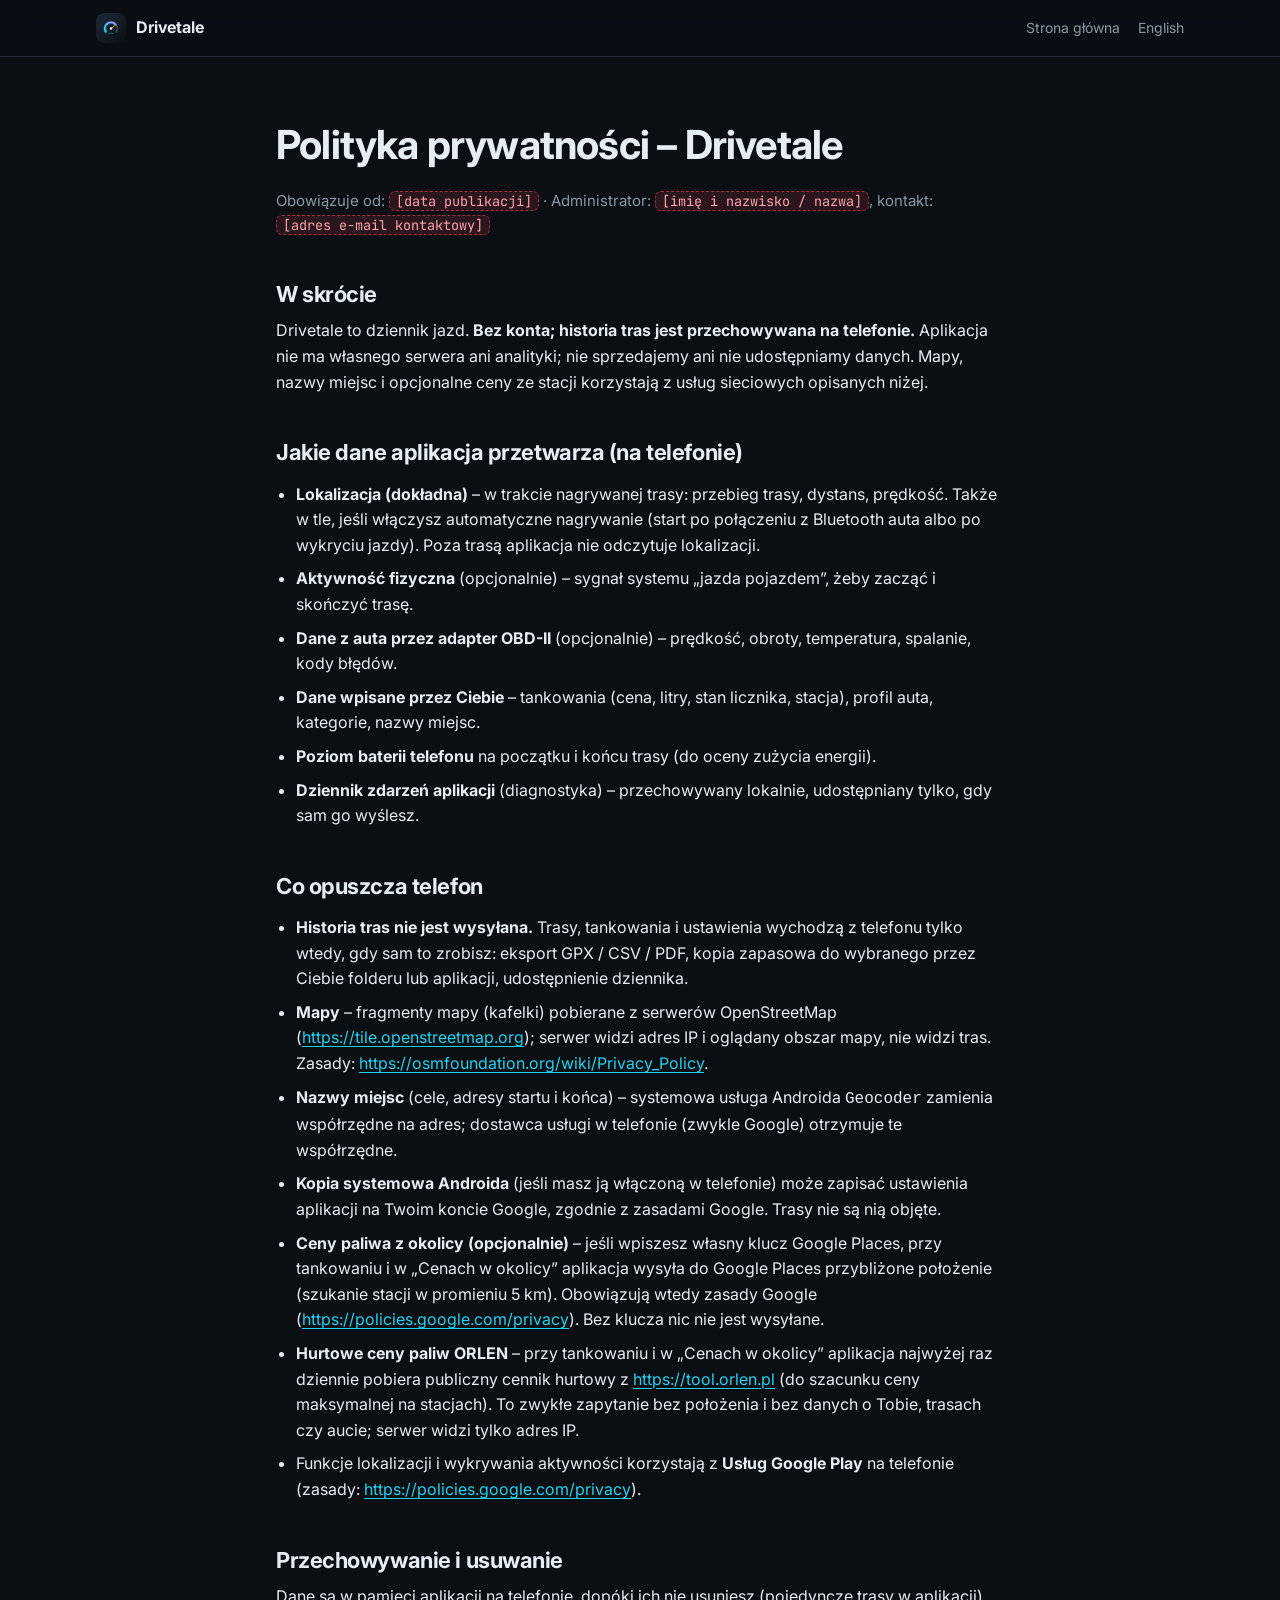
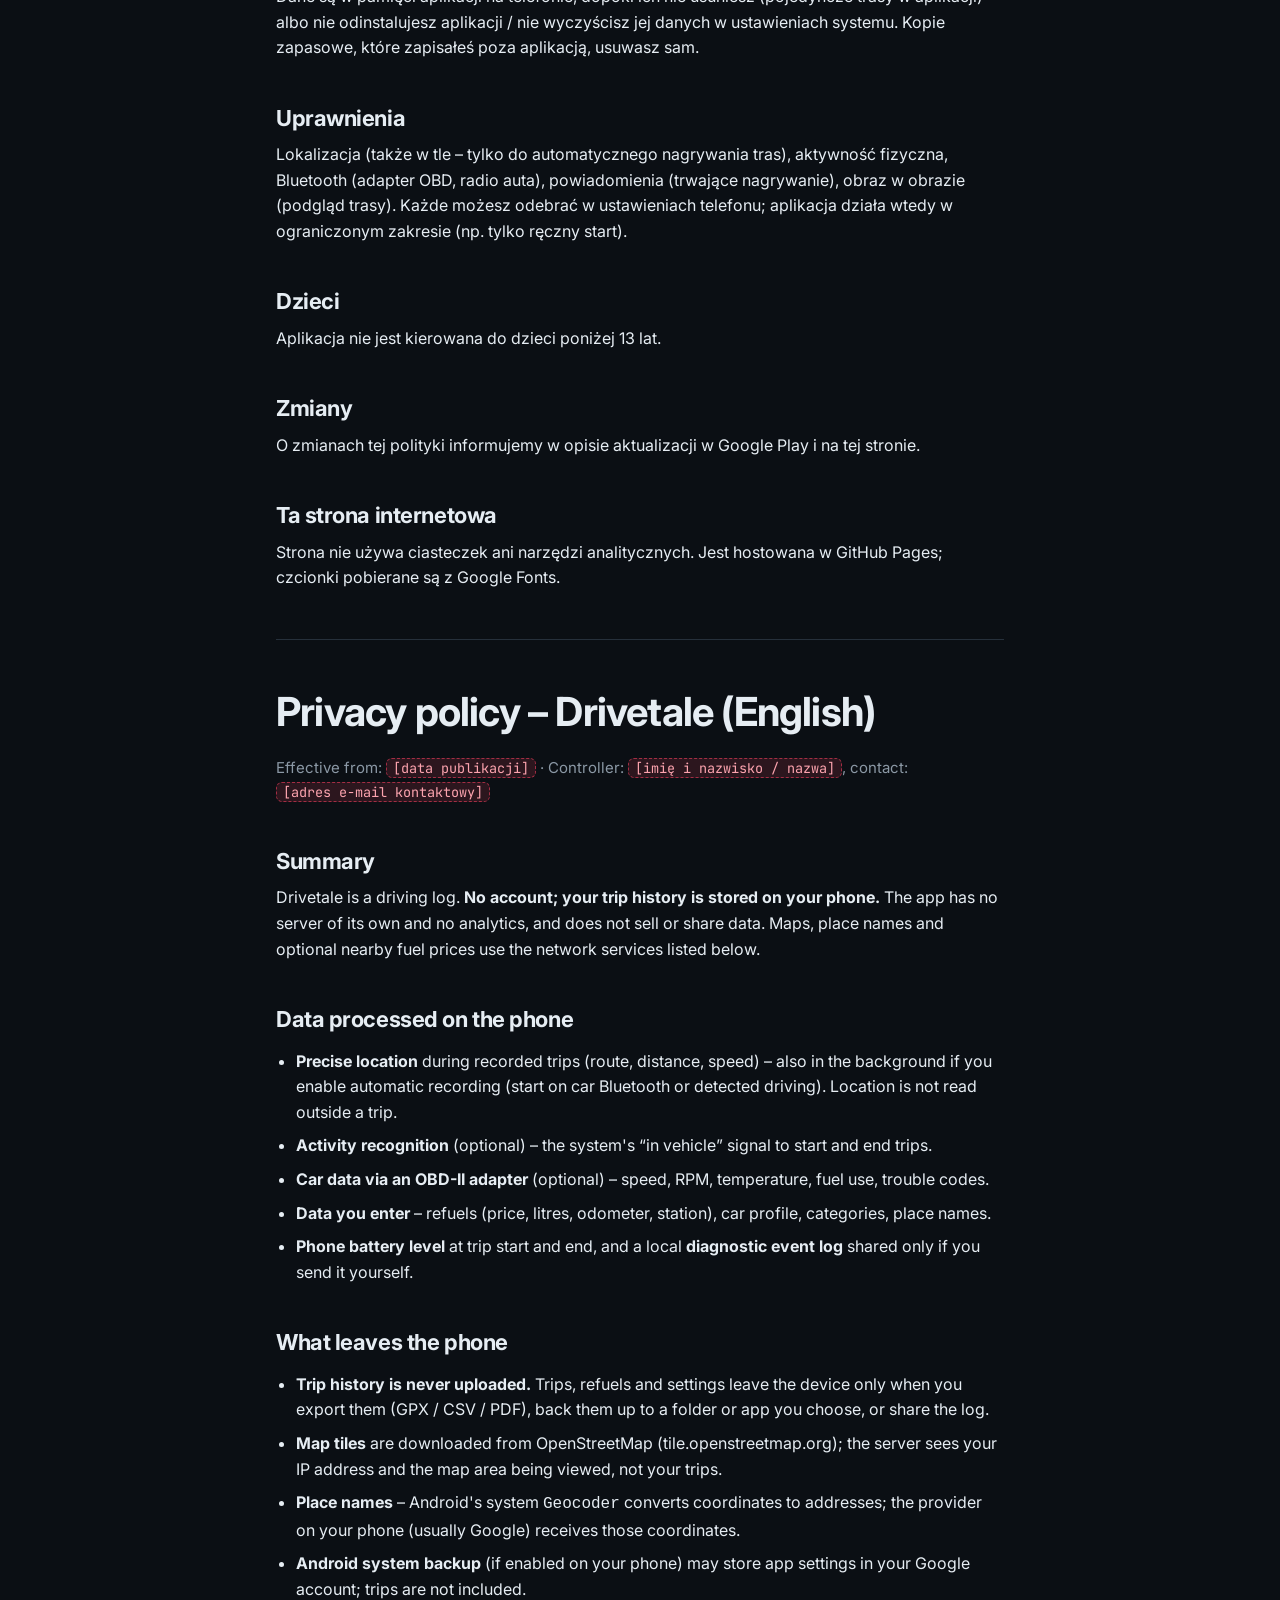
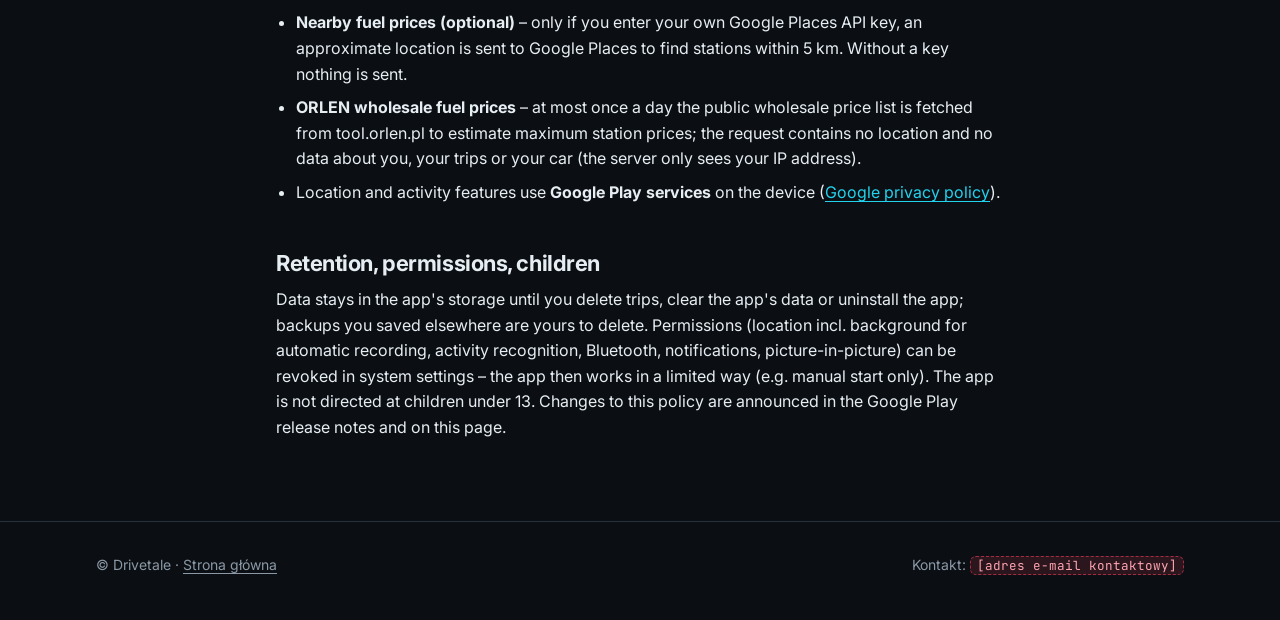
==== polityka-prywatnosci.html @ a29736a2 "Strona Drivetale: strona główna z demem ekranu jazdy i polityka prywatności Statyczna strona pod Git" ====
<!doctype html>
<html lang="pl">
<head>
  <meta charset="utf-8">
  <meta name="viewport" content="width=device-width, initial-scale=1">
  <title>Polityka prywatności – Drivetale</title>
  <meta name="description" content="Polityka prywatności aplikacji Drivetale – dziennik jazd. Privacy policy (English) below.">
  <meta name="theme-color" content="#0B0F14">
  <link rel="icon" type="image/svg+xml" href="favicon.svg">
  <link rel="preconnect" href="https://fonts.googleapis.com">
  <link rel="preconnect" href="https://fonts.gstatic.com" crossorigin>
  <link rel="stylesheet" href="https://fonts.googleapis.com/css2?family=Inter:wght@400;600;700;800&family=JetBrains+Mono:wght@500;700&display=swap">
  <link rel="stylesheet" href="assets/style.css">
</head>
<body>
  <header class="topbar">
    <div class="wrap">
      <a class="brand" href="./"><img src="favicon.svg" alt="" width="30" height="30">Drivetale</a>
      <nav class="topnav" aria-label="Nawigacja">
        <a href="./">Strona główna</a>
        <a href="#en" lang="en">English</a>
      </nav>
    </div>
  </header>

  <main>
    <section>
      <article class="wrap narrow doc">
        <h1>Polityka prywatności – Drivetale</h1>
        <p class="meta">Obowiązuje od: <span class="placeholder" title="Do uzupełnienia przed publikacją">[data publikacji]</span>
          · Administrator: <span class="placeholder" title="Do uzupełnienia przed publikacją">[imię i nazwisko / nazwa]</span>,
          kontakt: <span class="placeholder" title="Do uzupełnienia przed publikacją">[adres e-mail kontaktowy]</span></p>

        <h2>W skrócie</h2>
        <p>Drivetale to dziennik jazd. <strong>Bez konta; historia tras jest przechowywana na telefonie.</strong> Aplikacja
          nie ma własnego serwera ani analityki; nie sprzedajemy ani nie udostępniamy danych. Mapy, nazwy miejsc i opcjonalne
          ceny ze stacji korzystają z usług sieciowych opisanych niżej.</p>

        <h2>Jakie dane aplikacja przetwarza (na telefonie)</h2>
        <ul>
          <li><strong>Lokalizacja (dokładna)</strong> – w trakcie nagrywanej trasy: przebieg trasy, dystans, prędkość. Także w tle,
            jeśli włączysz automatyczne nagrywanie (start po połączeniu z Bluetooth auta albo po wykryciu jazdy). Poza trasą
            aplikacja nie odczytuje lokalizacji.</li>
          <li><strong>Aktywność fizyczna</strong> (opcjonalnie) – sygnał systemu „jazda pojazdem”, żeby zacząć i skończyć trasę.</li>
          <li><strong>Dane z auta przez adapter OBD-II</strong> (opcjonalnie) – prędkość, obroty, temperatura, spalanie, kody błędów.</li>
          <li><strong>Dane wpisane przez Ciebie</strong> – tankowania (cena, litry, stan licznika, stacja), profil auta, kategorie, nazwy miejsc.</li>
          <li><strong>Poziom baterii telefonu</strong> na początku i końcu trasy (do oceny zużycia energii).</li>
          <li><strong>Dziennik zdarzeń aplikacji</strong> (diagnostyka) – przechowywany lokalnie, udostępniany tylko, gdy sam go wyślesz.</li>
        </ul>

        <h2>Co opuszcza telefon</h2>
        <ul>
          <li><strong>Historia tras nie jest wysyłana.</strong> Trasy, tankowania i ustawienia wychodzą z telefonu tylko wtedy,
            gdy sam to zrobisz: eksport GPX / CSV / PDF, kopia zapasowa do wybranego przez Ciebie folderu lub aplikacji,
            udostępnienie dziennika.</li>
          <li><strong>Mapy</strong> – fragmenty mapy (kafelki) pobierane z serwerów OpenStreetMap
            (<a href="https://tile.openstreetmap.org" rel="noopener">https://tile.openstreetmap.org</a>); serwer widzi adres IP
            i oglądany obszar mapy, nie widzi tras. Zasady:
            <a href="https://osmfoundation.org/wiki/Privacy_Policy" rel="noopener">https://osmfoundation.org/wiki/Privacy_Policy</a>.</li>
          <li><strong>Nazwy miejsc</strong> (cele, adresy startu i końca) – systemowa usługa Androida <code>Geocoder</code> zamienia
            współrzędne na adres; dostawca usługi w telefonie (zwykle Google) otrzymuje te współrzędne.</li>
          <li><strong>Kopia systemowa Androida</strong> (jeśli masz ją włączoną w telefonie) może zapisać ustawienia aplikacji
            na Twoim koncie Google, zgodnie z zasadami Google. Trasy nie są nią objęte.</li>
          <li><strong>Ceny paliwa z okolicy (opcjonalnie)</strong> – jeśli wpiszesz własny klucz Google Places, przy tankowaniu
            i w „Cenach w okolicy” aplikacja wysyła do Google Places przybliżone położenie (szukanie stacji w promieniu 5 km).
            Obowiązują wtedy zasady Google
            (<a href="https://policies.google.com/privacy" rel="noopener">https://policies.google.com/privacy</a>).
            Bez klucza nic nie jest wysyłane.</li>
          <li><strong>Hurtowe ceny paliw ORLEN</strong> – przy tankowaniu i w „Cenach w okolicy” aplikacja najwyżej raz dziennie
            pobiera publiczny cennik hurtowy z <a href="https://tool.orlen.pl" rel="noopener">https://tool.orlen.pl</a>
            (do szacunku ceny maksymalnej na stacjach). To zwykłe zapytanie bez położenia i bez danych o Tobie, trasach czy
            aucie; serwer widzi tylko adres IP.</li>
          <li>Funkcje lokalizacji i wykrywania aktywności korzystają z <strong>Usług Google Play</strong> na telefonie
            (zasady: <a href="https://policies.google.com/privacy" rel="noopener">https://policies.google.com/privacy</a>).</li>
        </ul>

        <h2>Przechowywanie i usuwanie</h2>
        <p>Dane są w pamięci aplikacji na telefonie, dopóki ich nie usuniesz (pojedyncze trasy w aplikacji) albo nie
          odinstalujesz aplikacji / nie wyczyścisz jej danych w ustawieniach systemu. Kopie zapasowe, które zapisałeś poza
          aplikacją, usuwasz sam.</p>

        <h2>Uprawnienia</h2>
        <p>Lokalizacja (także w tle – tylko do automatycznego nagrywania tras), aktywność fizyczna, Bluetooth (adapter OBD,
          radio auta), powiadomienia (trwające nagrywanie), obraz w obrazie (podgląd trasy). Każde możesz odebrać
          w ustawieniach telefonu; aplikacja działa wtedy w ograniczonym zakresie (np. tylko ręczny start).</p>

        <h2>Dzieci</h2>
        <p>Aplikacja nie jest kierowana do dzieci poniżej 13 lat.</p>

        <h2>Zmiany</h2>
        <p>O zmianach tej polityki informujemy w opisie aktualizacji w Google Play i na tej stronie.</p>

        <h2>Ta strona internetowa</h2>
        <p>Strona nie używa ciasteczek ani narzędzi analitycznych. Jest hostowana w GitHub Pages; czcionki pobierane są
          z Google Fonts.</p>

        <hr>

        <div id="en" lang="en">
          <h1>Privacy policy – Drivetale (English)</h1>
          <p class="meta">Effective from: <span class="placeholder">[data publikacji]</span>
            · Controller: <span class="placeholder">[imię i nazwisko / nazwa]</span>,
            contact: <span class="placeholder">[adres e-mail kontaktowy]</span></p>

          <h2>Summary</h2>
          <p>Drivetale is a driving log. <strong>No account; your trip history is stored on your phone.</strong> The app has no
            server of its own and no analytics, and does not sell or share data. Maps, place names and optional nearby fuel
            prices use the network services listed below.</p>

          <h2>Data processed on the phone</h2>
          <ul>
            <li><strong>Precise location</strong> during recorded trips (route, distance, speed) – also in the background if you
              enable automatic recording (start on car Bluetooth or detected driving). Location is not read outside a trip.</li>
            <li><strong>Activity recognition</strong> (optional) – the system's “in vehicle” signal to start and end trips.</li>
            <li><strong>Car data via an OBD-II adapter</strong> (optional) – speed, RPM, temperature, fuel use, trouble codes.</li>
            <li><strong>Data you enter</strong> – refuels (price, litres, odometer, station), car profile, categories, place names.</li>
            <li><strong>Phone battery level</strong> at trip start and end, and a local <strong>diagnostic event log</strong>
              shared only if you send it yourself.</li>
          </ul>

          <h2>What leaves the phone</h2>
          <ul>
            <li><strong>Trip history is never uploaded.</strong> Trips, refuels and settings leave the device only when you export
              them (GPX / CSV / PDF), back them up to a folder or app you choose, or share the log.</li>
            <li><strong>Map tiles</strong> are downloaded from OpenStreetMap (tile.openstreetmap.org); the server sees your IP
              address and the map area being viewed, not your trips.</li>
            <li><strong>Place names</strong> – Android's system <code>Geocoder</code> converts coordinates to addresses; the
              provider on your phone (usually Google) receives those coordinates.</li>
            <li><strong>Android system backup</strong> (if enabled on your phone) may store app settings in your Google account;
              trips are not included.</li>
            <li><strong>Nearby fuel prices (optional)</strong> – only if you enter your own Google Places API key, an approximate
              location is sent to Google Places to find stations within 5 km. Without a key nothing is sent.</li>
            <li><strong>ORLEN wholesale fuel prices</strong> – at most once a day the public wholesale price list is fetched from
              tool.orlen.pl to estimate maximum station prices; the request contains no location and no data about you, your
              trips or your car (the server only sees your IP address).</li>
            <li>Location and activity features use <strong>Google Play services</strong> on the device
              (<a href="https://policies.google.com/privacy" rel="noopener">Google privacy policy</a>).</li>
          </ul>

          <h2>Retention, permissions, children</h2>
          <p>Data stays in the app's storage until you delete trips, clear the app's data or uninstall the app; backups you
            saved elsewhere are yours to delete. Permissions (location incl. background for automatic recording, activity
            recognition, Bluetooth, notifications, picture-in-picture) can be revoked in system settings – the app then works
            in a limited way (e.g. manual start only). The app is not directed at children under 13. Changes to this policy
            are announced in the Google Play release notes and on this page.</p>
        </div>
      </article>
    </section>
  </main>

  <footer>
    <div class="wrap">
      <div>© Drivetale · <a href="./">Strona główna</a></div>
      <div>Kontakt: <span class="placeholder" title="Do uzupełnienia przed publikacją">[adres e-mail kontaktowy]</span></div>
    </div>
  </footer>
</body>
</html>
---- assets/style.css ----
/* Drivetale – wspólne style strony (kolory jak w ciemnym motywie aplikacji) */
:root {
  color-scheme: dark;
  --bg: #0B0F14;
  --bg-2: #10161D;
  --surface: #1A222C;
  --line: #26303B;
  --text: #E6EDF3;
  --muted: #8B98A5;
  --cyan: #22D3EE;
  --violet: #A78BFA;
  --amber: #F59E0B;
  --emerald: #34D399;
  --rose: #F43F5E;
  --radius: 16px;
  --gutter: 16px;
  --font: "Inter", system-ui, -apple-system, "Segoe UI", Roboto, sans-serif;
  --mono: "JetBrains Mono", ui-monospace, "SFMono-Regular", Menlo, monospace;
}

*, *::before, *::after { box-sizing: border-box; }
html { -webkit-text-size-adjust: 100%; scroll-behavior: smooth; }
@media (prefers-reduced-motion: reduce) { html { scroll-behavior: auto; } }
body {
  margin: 0;
  background: var(--bg);
  color: var(--text);
  font: 16px/1.6 var(--font);
  overflow-x: hidden;
}
img, svg, canvas { max-width: 100%; }
a { color: var(--cyan); text-underline-offset: 3px; }
a:hover { color: #67E8F9; }
:focus-visible { outline: 2px solid var(--cyan); outline-offset: 2px; border-radius: 4px; }

.wrap { width: 100%; max-width: 1120px; margin: 0 auto; padding: 0 var(--gutter); }
.narrow { max-width: 760px; }

/* Nagłówek */
.topbar {
  position: sticky; top: 0; z-index: 10;
  background: rgba(11, 15, 20, .85);
  backdrop-filter: blur(10px); -webkit-backdrop-filter: blur(10px);
  border-bottom: 1px solid var(--line);
}
.topbar .wrap { display: flex; align-items: center; justify-content: space-between; gap: 12px; height: 56px; }
.brand { display: flex; align-items: center; gap: 10px; color: var(--text); text-decoration: none; font-weight: 700; letter-spacing: -.01em; }
.brand img { width: 30px; height: 30px; border-radius: 8px; }
.topnav { display: flex; gap: 18px; font-size: 14px; }
.topnav a { color: var(--muted); text-decoration: none; }
.topnav a:hover { color: var(--text); }
@media (max-width: 640px) { .topnav .hide-sm { display: none; } }

/* Sekcje */
section { padding: 64px 0; }
section + section { border-top: 1px solid var(--line); }
h1, h2, h3 { line-height: 1.2; letter-spacing: -.02em; margin: 0 0 .5em; }
h1 { font-size: clamp(32px, 6vw, 56px); }
h2 { font-size: clamp(24px, 4vw, 34px); }
h3 { font-size: 18px; }
p { margin: 0 0 1em; }
.lead { font-size: clamp(17px, 2.2vw, 20px); color: var(--muted); max-width: 640px; }
.eyebrow { font: 600 12px/1 var(--font); letter-spacing: .14em; text-transform: uppercase; color: var(--cyan); margin-bottom: 14px; }
.muted { color: var(--muted); }
.small { font-size: 14px; }

/* Hero */
.hero { padding: 56px 0 48px; background:
  radial-gradient(600px 300px at 15% 0%, rgba(34, 211, 238, .12), transparent 70%),
  radial-gradient(500px 300px at 90% 10%, rgba(167, 139, 250, .12), transparent 70%); }
.hero h1 .accent { background: linear-gradient(90deg, var(--cyan), var(--violet)); -webkit-background-clip: text; background-clip: text; color: transparent; }
.hero-logo { width: 72px; height: 72px; border-radius: 18px; margin-bottom: 20px; box-shadow: 0 10px 40px rgba(34, 211, 238, .15); }
.cta-row { display: flex; flex-wrap: wrap; gap: 12px; align-items: center; margin-top: 24px; }
.btn {
  display: inline-flex; align-items: center; gap: 8px;
  padding: 12px 20px; border-radius: 999px; border: 1px solid var(--line);
  background: var(--surface); color: var(--text); font: 600 15px/1 var(--font);
  text-decoration: none; cursor: pointer;
}
.btn:hover { border-color: var(--cyan); color: var(--text); }
.btn-primary { background: linear-gradient(90deg, var(--cyan), var(--violet)); color: #0B0F14; border: 0; }
.btn-primary:hover { color: #0B0F14; filter: brightness(1.08); }
.btn[aria-disabled="true"] { cursor: default; }
.badge { display: inline-block; padding: 4px 10px; border-radius: 999px; font-size: 12px; font-weight: 600; background: rgba(245, 158, 11, .14); color: var(--amber); }

/* Karty funkcji */
.grid { display: grid; gap: 16px; grid-template-columns: repeat(auto-fit, minmax(min(100%, 300px), 1fr)); }
.card { background: var(--surface); border: 1px solid var(--line); border-radius: var(--radius); padding: 22px; }
.card h3 { display: flex; align-items: center; gap: 10px; }
.card ul { margin: 0; padding-left: 18px; color: var(--muted); }
.card li { margin: 6px 0; }
.card li strong { color: var(--text); font-weight: 600; }
.dot { width: 10px; height: 10px; border-radius: 50%; flex: none; }
.note { border-left: 3px solid var(--amber); padding: 10px 14px; background: rgba(245, 158, 11, .07); border-radius: 0 10px 10px 0; color: var(--muted); font-size: 14px; }

/* Stopka */
footer { border-top: 1px solid var(--line); padding: 32px 0 48px; color: var(--muted); font-size: 14px; }
footer .wrap { display: flex; flex-wrap: wrap; gap: 12px 28px; justify-content: space-between; }
footer a { color: var(--muted); }
.placeholder { background: rgba(244, 63, 94, .14); color: #FDA4AF; border: 1px dashed rgba(244, 63, 94, .6); border-radius: 6px; padding: 0 6px; font-family: var(--mono); font-size: .9em; white-space: nowrap; }

/* Treść polityki */
.doc h1 { font-size: clamp(28px, 5vw, 40px); }
.doc h2 { font-size: 22px; margin-top: 2em; }
.doc ul { padding-left: 20px; }
.doc li { margin: 8px 0; }
.doc hr { border: 0; border-top: 1px solid var(--line); margin: 48px 0; }
.doc .meta { color: var(--muted); font-size: 15px; }
.doc a { word-break: break-word; }
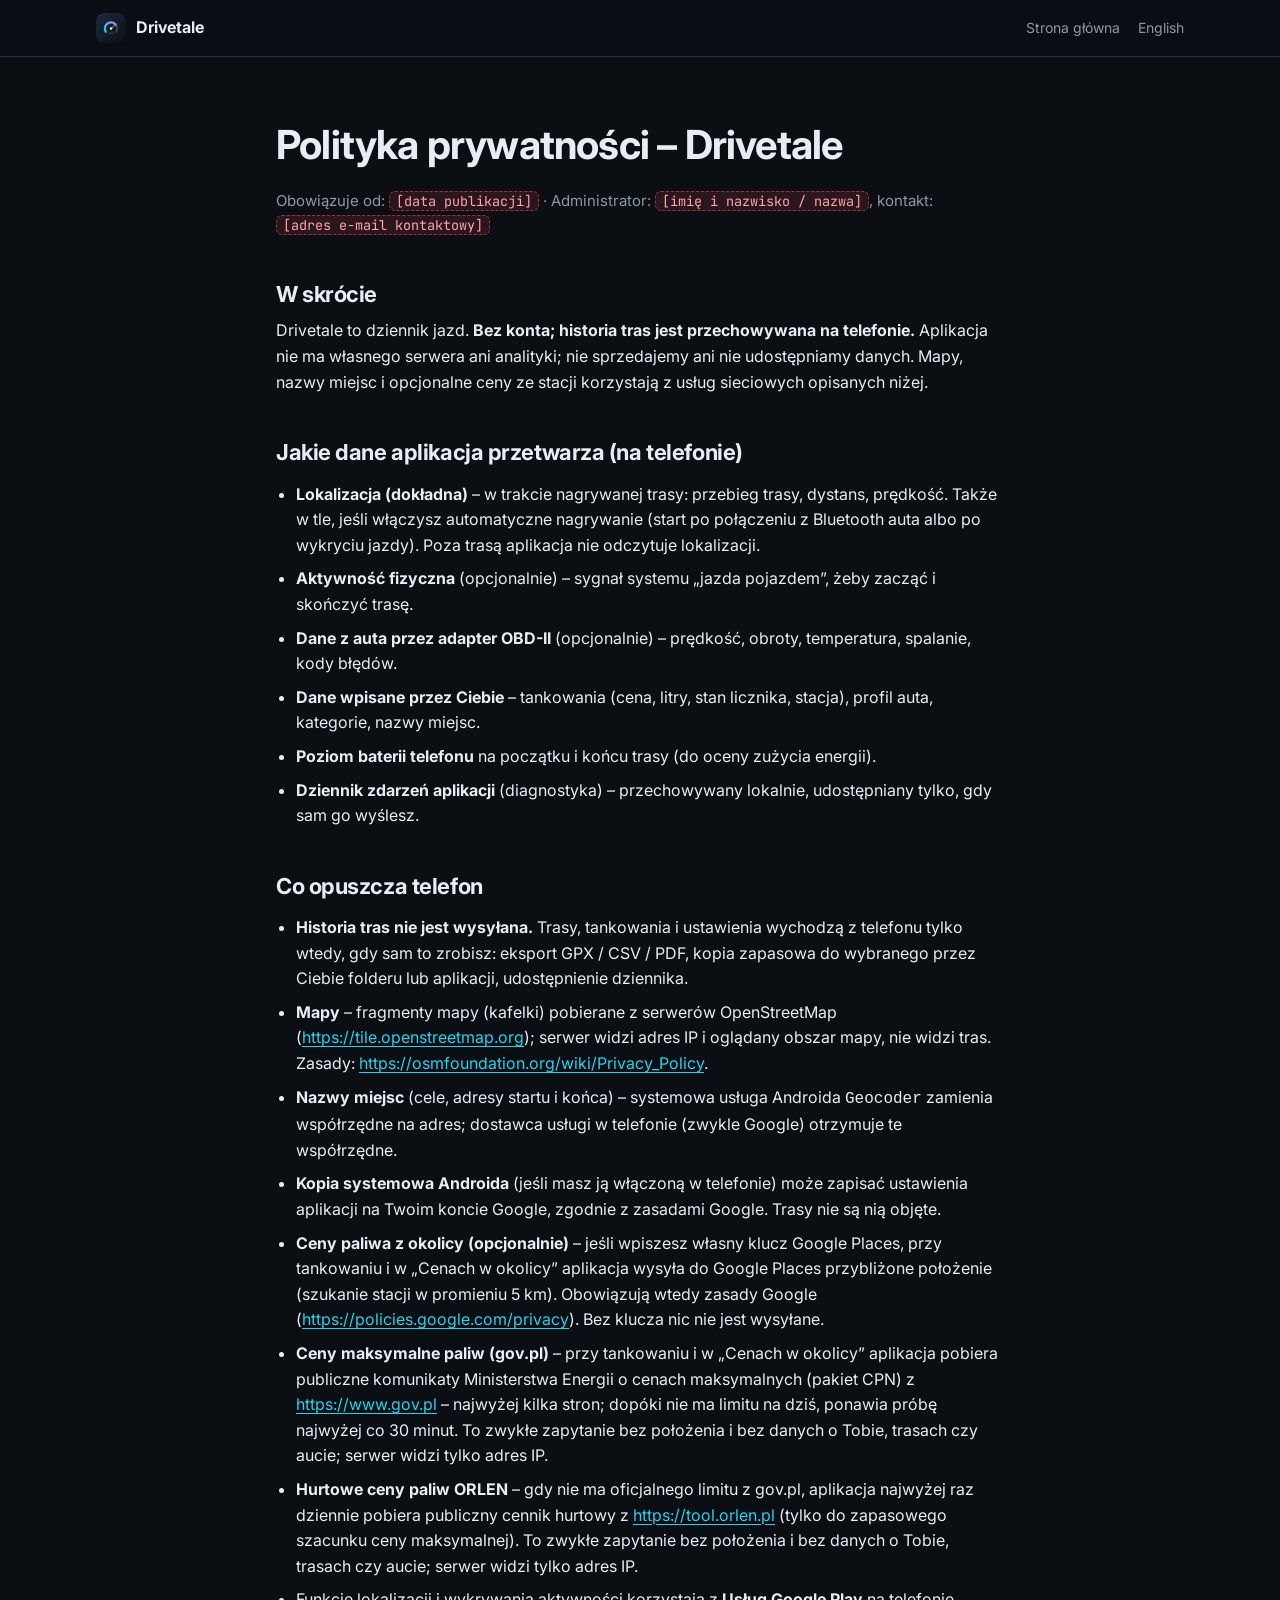
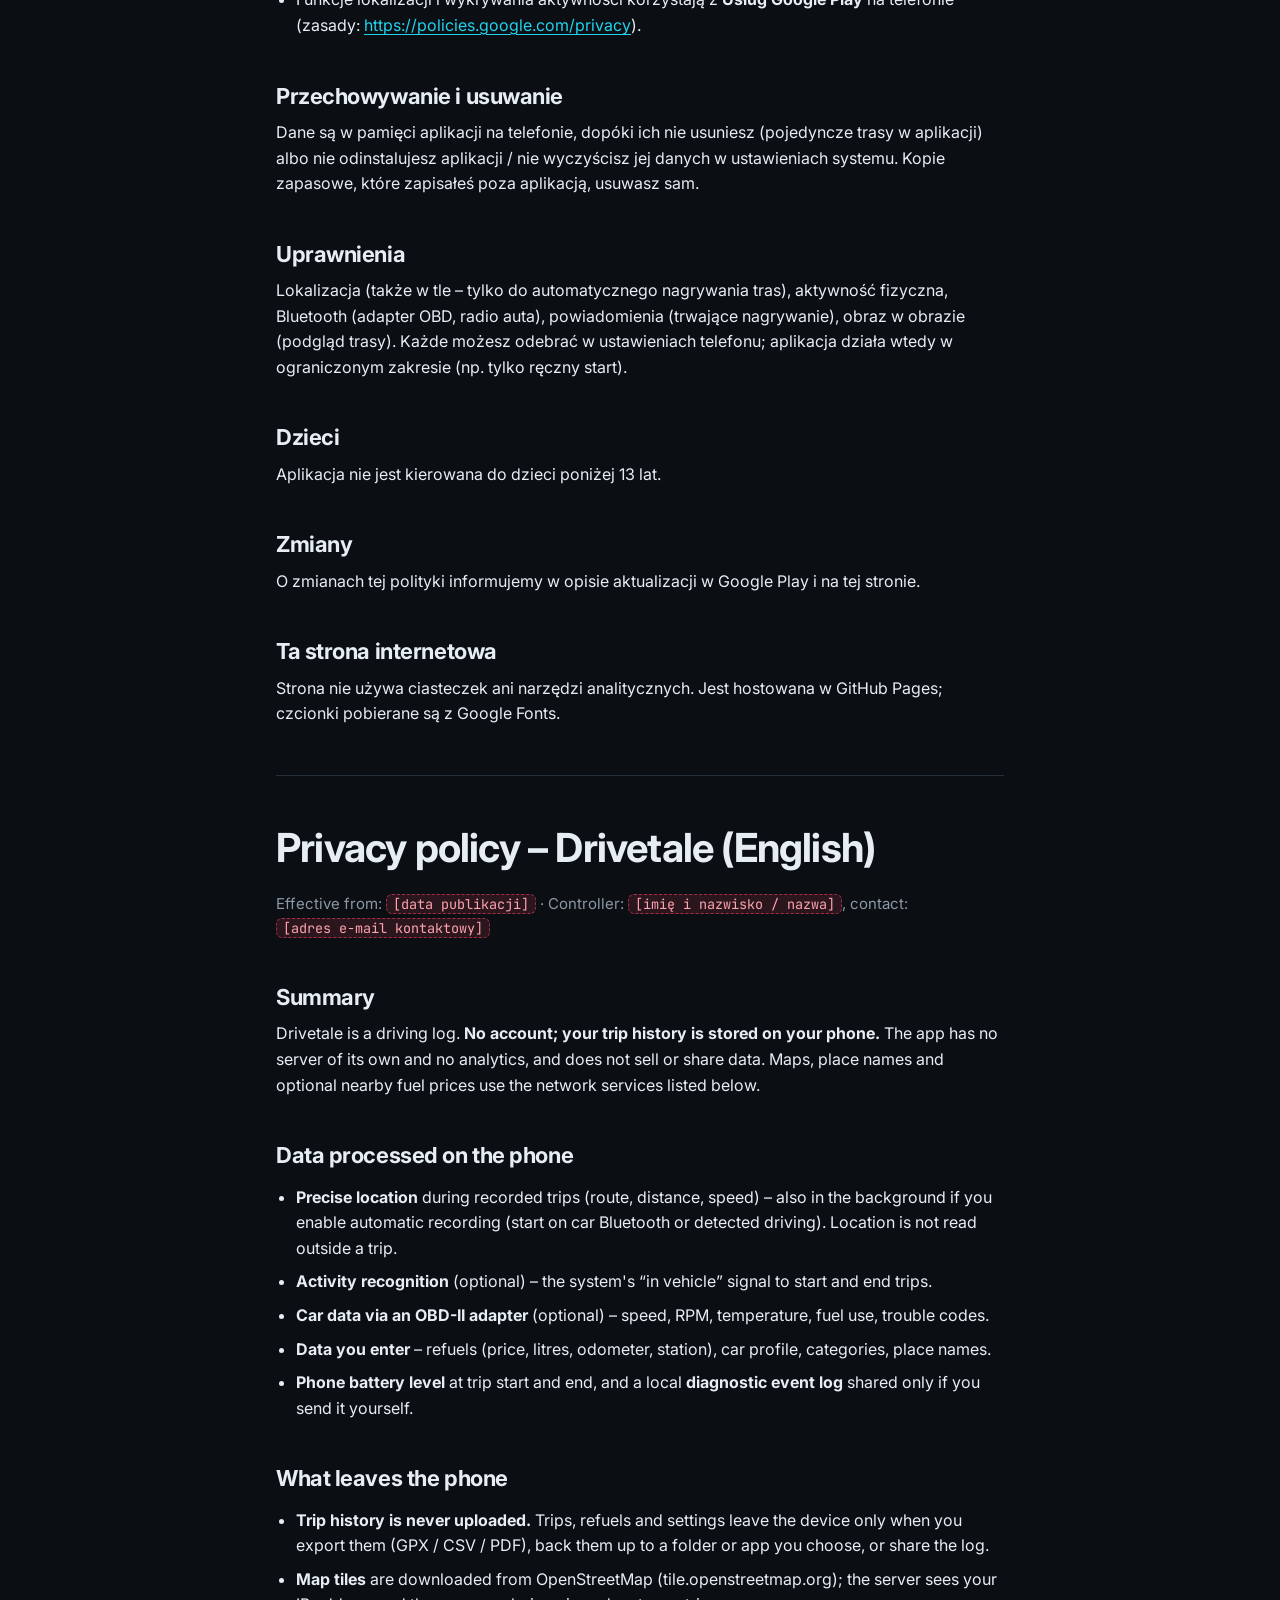
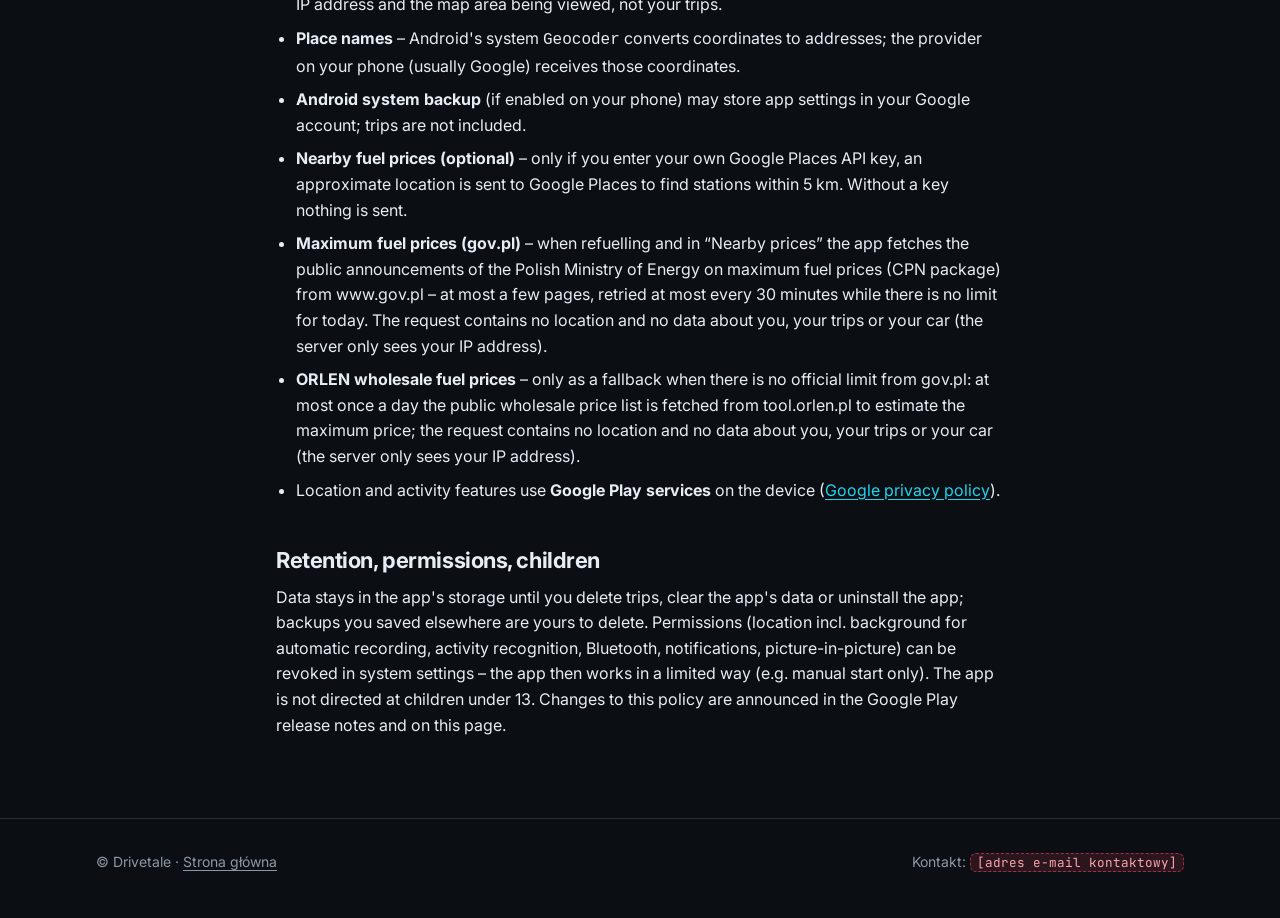
==== commit a260a8ce: "Polityka prywatności: komunikaty ME o cenach maksymalnych z gov.pl, ORLEN tylko zapasowo (PL i EN) C" ====
--- a/polityka-prywatnosci.html
+++ b/polityka-prywatnosci.html
@@ -66,10 +66,15 @@
             Obowiązują wtedy zasady Google
             (<a href="https://policies.google.com/privacy" rel="noopener">https://policies.google.com/privacy</a>).
             Bez klucza nic nie jest wysyłane.</li>
-          <li><strong>Hurtowe ceny paliw ORLEN</strong> – przy tankowaniu i w „Cenach w okolicy” aplikacja najwyżej raz dziennie
+          <li><strong>Ceny maksymalne paliw (gov.pl)</strong> – przy tankowaniu i w „Cenach w okolicy” aplikacja pobiera publiczne
+            komunikaty Ministerstwa Energii o cenach maksymalnych (pakiet CPN) z
+            <a href="https://www.gov.pl" rel="noopener">https://www.gov.pl</a> – najwyżej kilka stron; dopóki nie ma limitu
+            na dziś, ponawia próbę najwyżej co 30 minut. To zwykłe zapytanie bez położenia i bez danych o Tobie, trasach
+            czy aucie; serwer widzi tylko adres IP.</li>
+          <li><strong>Hurtowe ceny paliw ORLEN</strong> – gdy nie ma oficjalnego limitu z gov.pl, aplikacja najwyżej raz dziennie
             pobiera publiczny cennik hurtowy z <a href="https://tool.orlen.pl" rel="noopener">https://tool.orlen.pl</a>
-            (do szacunku ceny maksymalnej na stacjach). To zwykłe zapytanie bez położenia i bez danych o Tobie, trasach czy
-            aucie; serwer widzi tylko adres IP.</li>
+            (tylko do zapasowego szacunku ceny maksymalnej). To zwykłe zapytanie bez położenia i bez danych o Tobie, trasach
+            czy aucie; serwer widzi tylko adres IP.</li>
           <li>Funkcje lokalizacji i wykrywania aktywności korzystają z <strong>Usług Google Play</strong> na telefonie
             (zasady: <a href="https://policies.google.com/privacy" rel="noopener">https://policies.google.com/privacy</a>).</li>
         </ul>
@@ -130,9 +135,13 @@
               trips are not included.</li>
             <li><strong>Nearby fuel prices (optional)</strong> – only if you enter your own Google Places API key, an approximate
               location is sent to Google Places to find stations within 5 km. Without a key nothing is sent.</li>
-            <li><strong>ORLEN wholesale fuel prices</strong> – at most once a day the public wholesale price list is fetched from
-              tool.orlen.pl to estimate maximum station prices; the request contains no location and no data about you, your
-              trips or your car (the server only sees your IP address).</li>
+            <li><strong>Maximum fuel prices (gov.pl)</strong> – when refuelling and in “Nearby prices” the app fetches the public
+              announcements of the Polish Ministry of Energy on maximum fuel prices (CPN package) from www.gov.pl – at most a few
+              pages, retried at most every 30 minutes while there is no limit for today. The request contains no location and no
+              data about you, your trips or your car (the server only sees your IP address).</li>
+            <li><strong>ORLEN wholesale fuel prices</strong> – only as a fallback when there is no official limit from gov.pl: at
+              most once a day the public wholesale price list is fetched from tool.orlen.pl to estimate the maximum price; the
+              request contains no location and no data about you, your trips or your car (the server only sees your IP address).</li>
             <li>Location and activity features use <strong>Google Play services</strong> on the device
               (<a href="https://policies.google.com/privacy" rel="noopener">Google privacy policy</a>).</li>
           </ul>
